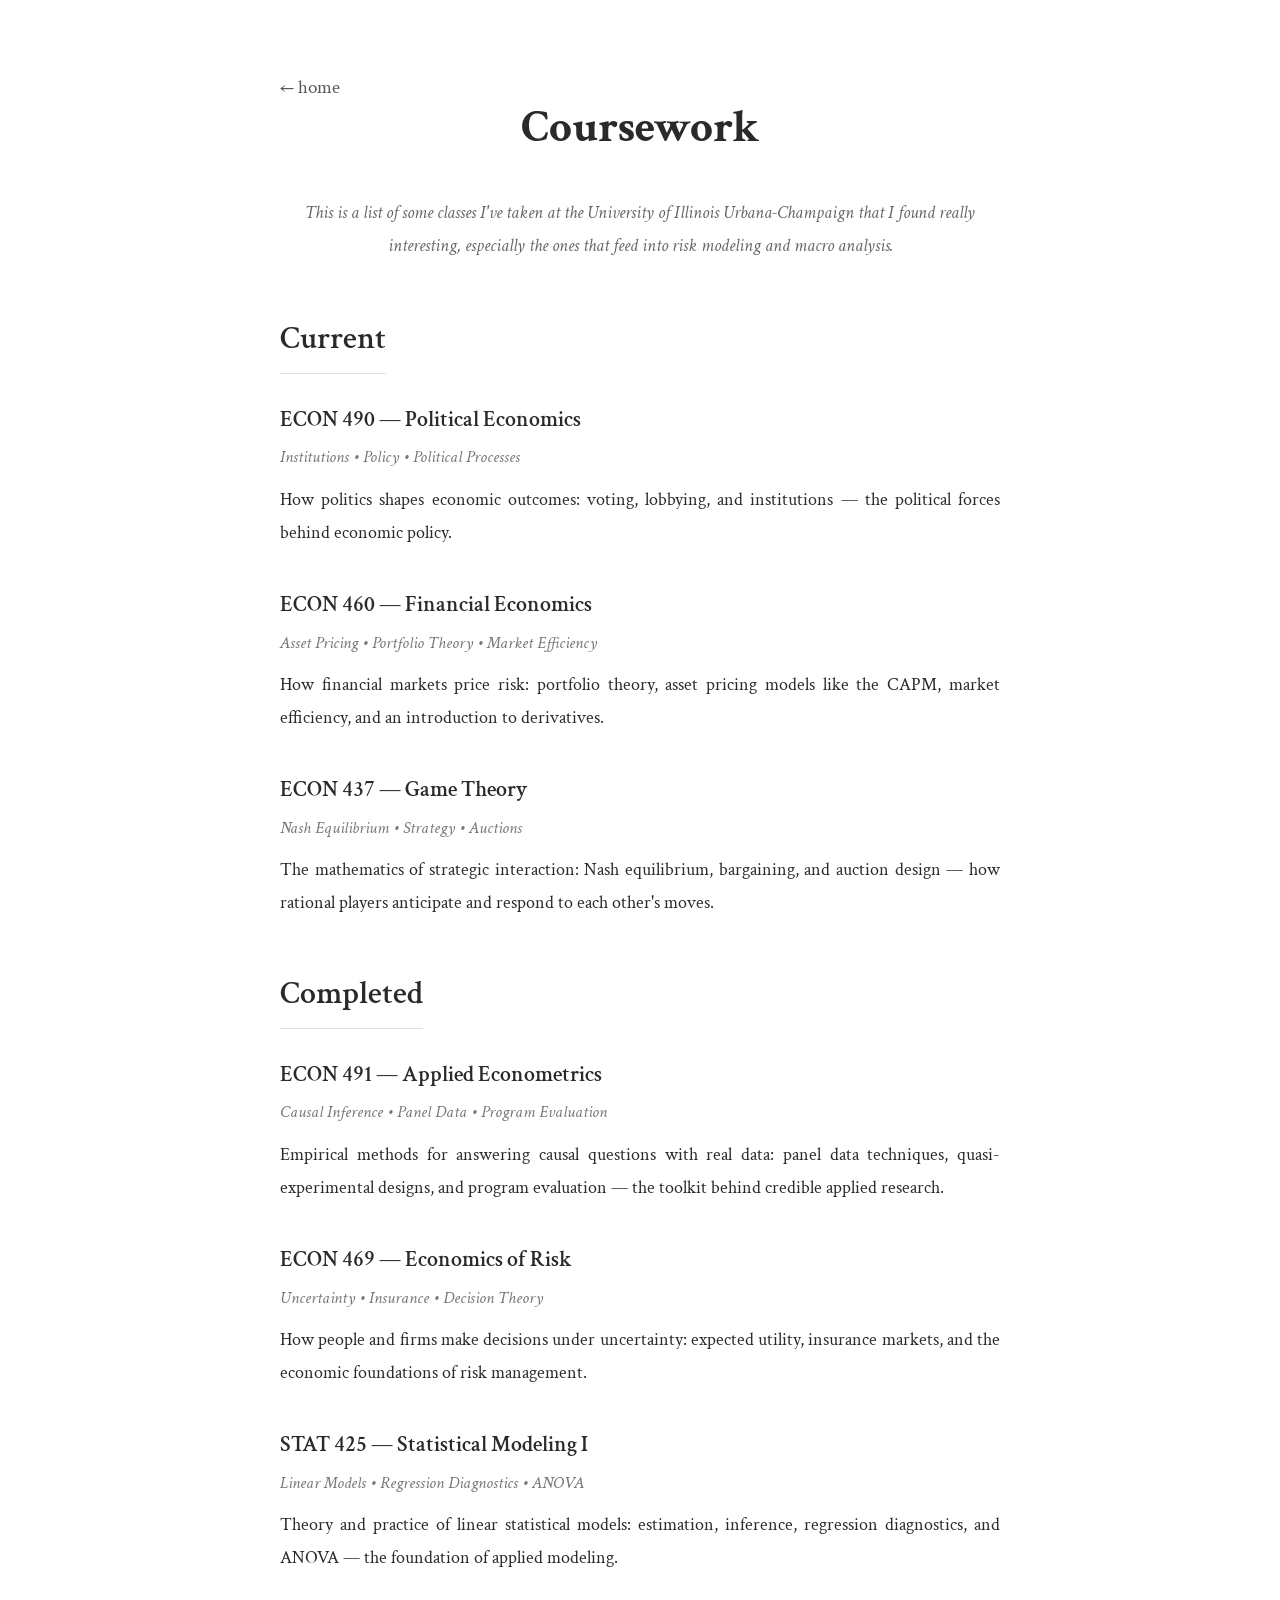
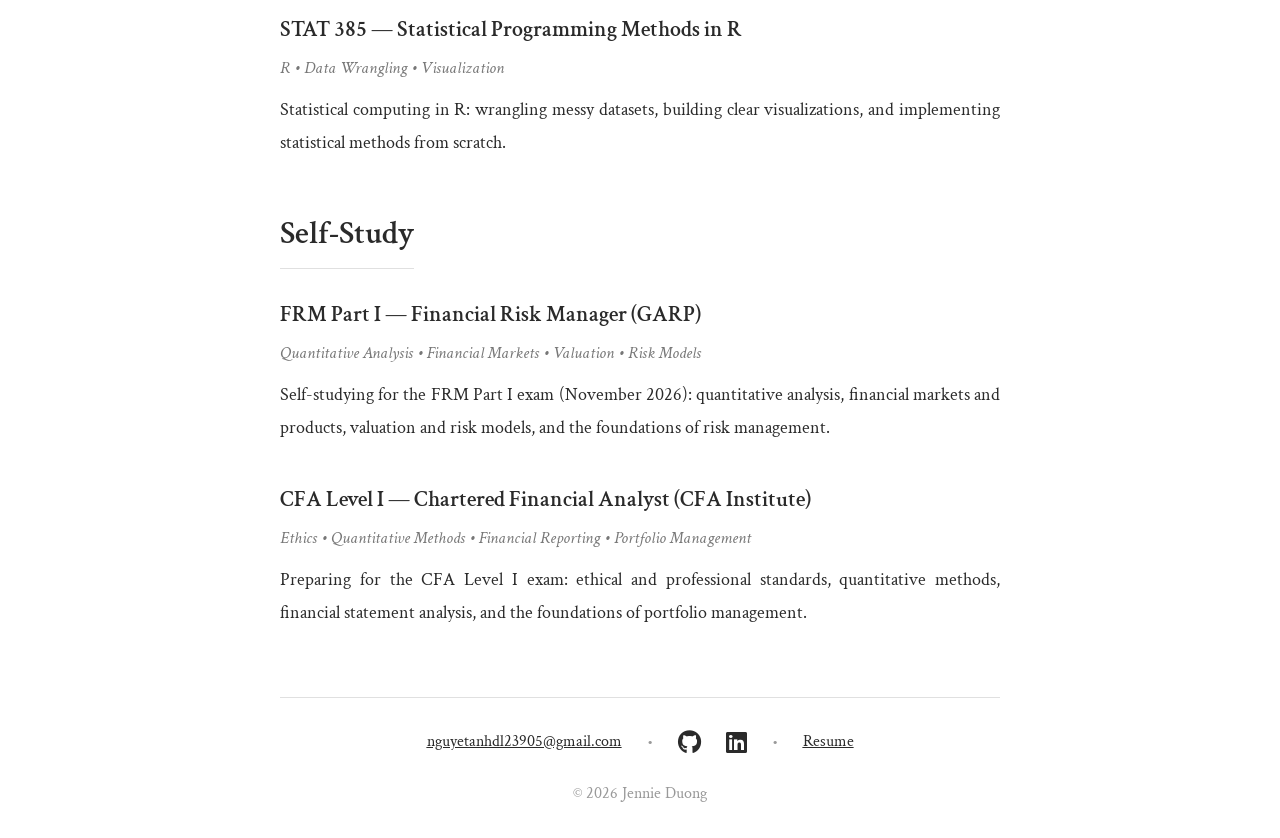
==== coursework.html @ dcbd1a94 "Add files via upload" ====
<!DOCTYPE html>
<html lang="en">
<head>
    <meta charset="UTF-8">
    <meta name="viewport" content="width=device-width, initial-scale=1.0">
    <title>Coursework &mdash; Jennie Duong</title>
    <link rel="icon" type="image/png" href="assets/images/favicon.png">
    <link rel="preconnect" href="https://fonts.googleapis.com">
    <link rel="preconnect" href="https://fonts.gstatic.com" crossorigin>
    <link href="https://fonts.googleapis.com/css2?family=Crimson+Text:ital,wght@0,400;0,600;0,700;1,400&display=swap" rel="stylesheet">
    <link rel="stylesheet" href="https://cdnjs.cloudflare.com/ajax/libs/font-awesome/6.5.0/css/all.min.css">
    <link rel="stylesheet" href="assets/css/style.css">
</head>
<body>
<div class="container">
    <header class="page-header">
        <a href="index.html" class="back-link">&larr; home</a>
        <h2 class="page-title">Coursework</h2>
    </header>

    <main>

            <p class="intro">This is a list of some classes I've taken at the University of Illinois Urbana-Champaign that I found really interesting, especially the ones that feed into risk modeling and macro analysis.</p>

            <h3 class="section-head">Current</h3>

            <div class="course">
                <h3>ECON 490 &mdash; Political Economics</h3>
                <p class="keywords">Institutions &bull; Policy &bull; Political Processes</p>
                <p>How politics shapes economic outcomes: voting, lobbying, and institutions &mdash; the political forces behind economic policy.</p>
            </div>

            <div class="course">
                <h3>ECON 460 &mdash; Financial Economics</h3>
                <p class="keywords">Asset Pricing &bull; Portfolio Theory &bull; Market Efficiency</p>
                <p>How financial markets price risk: portfolio theory, asset pricing models like the CAPM, market efficiency, and an introduction to derivatives.</p>
            </div>

            <div class="course">
                <h3>ECON 437 &mdash; Game Theory</h3>
                <p class="keywords">Nash Equilibrium &bull; Strategy &bull; Auctions</p>
                <p>The mathematics of strategic interaction: Nash equilibrium, bargaining, and auction design &mdash; how rational players anticipate and respond to each other's moves.</p>
            </div>

            <h3 class="section-head">Completed</h3>

            <div class="course">
                <h3>ECON 491 &mdash; Applied Econometrics</h3>
                <p class="keywords">Causal Inference &bull; Panel Data &bull; Program Evaluation</p>
                <p>Empirical methods for answering causal questions with real data: panel data techniques, quasi-experimental designs, and program evaluation &mdash; the toolkit behind credible applied research.</p>
            </div>

            <div class="course">
                <h3>ECON 469 &mdash; Economics of Risk</h3>
                <p class="keywords">Uncertainty &bull; Insurance &bull; Decision Theory</p>
                <p>How people and firms make decisions under uncertainty: expected utility, insurance markets, and the economic foundations of risk management.</p>
            </div>

            <div class="course">
                <h3>STAT 425 &mdash; Statistical Modeling I</h3>
                <p class="keywords">Linear Models &bull; Regression Diagnostics &bull; ANOVA</p>
                <p>Theory and practice of linear statistical models: estimation, inference, regression diagnostics, and ANOVA &mdash; the foundation of applied modeling.</p>
            </div>

            <div class="course">
                <h3>STAT 385 &mdash; Statistical Programming Methods in R</h3>
                <p class="keywords">R &bull; Data Wrangling &bull; Visualization</p>
                <p>Statistical computing in R: wrangling messy datasets, building clear visualizations, and implementing statistical methods from scratch.</p>
            </div>
            
            <h3 class="section-head">Self-Study</h3>

<div class="course">
    <h3>FRM Part I &mdash; Financial Risk Manager (GARP)</h3>
    <p class="keywords">Quantitative Analysis &bull; Financial Markets &bull; Valuation &bull; Risk Models</p>
    <p>Self-studying for the FRM Part I exam (November 2026): quantitative analysis, financial markets and products, valuation and risk models, and the foundations of risk management.</p>
</div>

<div class="course">
    <h3>CFA Level I &mdash; Chartered Financial Analyst (CFA Institute)</h3>
    <p class="keywords">Ethics &bull; Quantitative Methods &bull; Financial Reporting &bull; Portfolio Management</p>
    <p>Preparing for the CFA Level I exam: ethical and professional standards, quantitative methods, financial statement analysis, and the foundations of portfolio management.</p>
</div>


        </main>

        <footer>
            <div class="social-links">
                <u><a href="mailto:nguyetanhdl23905@gmail.com" aria-label="Email">nguyetanhdl23905@gmail.com</a></u>
                <p>&bull;</p>
                <a href="https://github.com/" target="_blank" aria-label="GitHub"><i class="fa-brands fa-github fa-lg"></i></a>
                <a href="https://www.linkedin.com/in/jennie-duong-36888a2b6/" target="_blank" aria-label="LinkedIn"><i class="fa-brands fa-linkedin fa-lg"></i></a>
                <p>&bull;</p>
                <u><a href="assets/files/resume.pdf" target="_blank">Resume</a></u>
            </div>
            <p>&copy; 2026 Jennie Duong</p>
        </footer>
    </div>
</body>
</html>
---- assets/css/style.css ----
/* Personal site stylesheet — plain HTML/CSS in the style of hrishid15.github.io
   Serif (Crimson Text), centered 800px column, minimal black-on-white. */

* {
    margin: 0;
    padding: 0;
    box-sizing: border-box;
}

body {
    font-family: 'Crimson Text', Georgia, 'Times New Roman', serif;
    background-color: #ffffff;
    color: #2a2a2a;
    line-height: 1.7;
}

.container {
    max-width: 800px;
    margin: 0 auto;
    padding: 0 40px;
}

/* Header */
header {
    display: flex;
    justify-content: space-between;
    align-items: center;
    padding: 60px 0 0 0;
    gap: 40px;
}

.header-text {
    text-align: left;
    flex: 1;
}

.header-text h1 a {
    color: inherit;
    text-decoration: none;
}

h1 {
    font-size: 3rem;
    font-weight: 400;
    letter-spacing: -1px;
    margin-bottom: 5px;
}

.subtitle {
    font-size: 1.2rem;
    color: #666;
    font-style: italic;
}

.header-image {
    flex-shrink: 0;
}

.header-image img {
    width: 150px;
    height: 150px;
    border-radius: 50%;
    object-fit: cover;
    border: 3px solid #e0e0e0;
}

/* Inner page header (Career, Projects, Coursework, Blog) */
.page-header {
    display: flex;
    align-items: center;
    justify-content: center;
    position: relative;
    padding: 90px 0 10px;
    margin-bottom: 20px;
}

.back-link {
    position: absolute;
    left: 0;
    top: 50%;
    transform: translateY(-50%);
    color: #555;
    font-size: 1.2rem;
    text-decoration: none;
}

.back-link::after {
    content: '';
    position: absolute;
    width: 0;
    height: 2px;
    bottom: -5px;
    left: 0;
    background-color: #1a1a1a;
    transition: width 0.3s ease;
}

.back-link:hover {
    color: #1a1a1a;
}

.back-link:hover::after {
    width: 100%;
}

.page-title {
    font-size: 2.8rem;
    font-weight: 700;
    margin: 0;
    text-align: center;
}

/* Navigation */
nav {
    border-top: 1px solid #e0e0e0;
    border-bottom: 1px solid #e0e0e0;
    padding: 20px 0;
    margin: 40px 0;
}

nav ul {
    list-style: none;
    display: flex;
    justify-content: center;
    gap: 50px;
}

nav a {
    color: #2a2a2a;
    text-decoration: none;
    font-size: 1.1rem;
    position: relative;
    transition: color 0.3s ease;
}

nav a:hover {
    color: #999;
}

nav a.active {
    color: #2a2a2a;
    font-weight: 600;
}

nav a::after {
    content: '';
    position: absolute;
    width: 0;
    height: 2px;
    bottom: -5px;
    left: 0;
    background-color: #2a2a2a;
    transition: width 0.3s ease;
}

nav a:hover::after,
nav a.active::after {
    width: 100%;
}

/* Main content */
main {
    padding: 0 0 30px 0;
}

main h2 {
    font-size: 2rem;
    font-weight: 600;
    margin-bottom: 30px;
    text-align: center;
}

main p {
    font-size: 1.15rem;
    line-height: 1.8;
    margin-bottom: 20px;
    text-align: justify;
}

main a {
    color: inherit;
    text-decoration: none;
    transition: text-decoration 0.2s ease;
}

main a:hover,
main a:focus {
    text-decoration: underline;
}

.intro {
    text-align: center;
    color: #666;
    font-style: italic;
    margin-bottom: 40px;
}

/* Career entries */
.job {
    margin-bottom: 40px;
}

.job-head {
    display: flex;
    justify-content: space-between;
    align-items: baseline;
    flex-wrap: wrap;
    gap: 4px 16px;
}

.job h3 {
    font-size: 1.4rem;
    font-weight: 600;
}

.job .dates {
    color: #666;
    font-style: italic;
    font-size: 1.05rem;
    white-space: nowrap;
}

.job .role {
    color: #555;
    font-size: 1.1rem;
    font-style: italic;
    margin-bottom: 10px;
}

ul.bullets {
    margin: 0 0 0 24px;
    font-size: 1.1rem;
    line-height: 1.7;
}

ul.bullets li {
    margin-bottom: 8px;
    text-align: left;
}

/* Project entries */
.project {
    margin-bottom: 40px;
}

.project h3 {
    font-size: 1.4rem;
    font-weight: 600;
}

.project .meta {
    color: #666;
    font-style: italic;
    font-size: 1.05rem;
    margin-bottom: 10px;
}

.project p {
    margin-bottom: 12px;
}

.tag {
    display: inline-block;
    font-size: 0.95rem;
    border: 1px solid #e0e0e0;
    border-radius: 20px;
    padding: 1px 12px;
    color: #666;
    margin: 0 6px 6px 0;
}

.in-progress {
    color: #666;
    font-style: italic;
    font-size: 1.05rem;
}

/* Coursework */
.course {
    margin-bottom: 38px;
}

.course h3 {
    font-size: 1.35rem;
    font-weight: 600;
    margin-bottom: 4px;
}

.course .keywords {
    color: #777;
    font-style: italic;
    font-size: 1.05rem;
    margin-bottom: 10px;
}

.course p {
    margin-bottom: 0;
}

.section-head {
    display: inline-block;
    font-size: 2rem;
    font-weight: 600;
    margin: 10px 0 28px;
    padding-bottom: 6px;
    border-bottom: 1px solid #e0e0e0;
}

/* Blog */
.post {
    margin-bottom: 36px;
}

.post h3 {
    font-size: 1.4rem;
    font-weight: 600;
}

.post .date {
    color: #999;
    font-style: italic;
    font-size: 1.05rem;
    margin-bottom: 10px;
}

/* Footer */
footer {
    text-align: center;
    padding: 30px 0;
    border-top: 1px solid #e0e0e0;
    color: #999;
    font-size: 1rem;
}

.social-links {
    display: flex;
    justify-content: center;
    align-items: center;
    gap: 25px;
    margin-bottom: 25px;
    flex-wrap: wrap;
}

.social-links a {
    color: #2a2a2a;
    text-decoration: none;
    transition: color 0.3s ease;
    display: flex;
    align-items: center;
    justify-content: center;
}

.social-links a:hover {
    color: #666;
}

.social-links i {
    font-size: 1.5rem;
}

.social-links a:hover i {
    color: #555;
}

.social-links u a {
    text-decoration: underline;
}

/* Responsive */
@media (max-width: 768px) {
    .page-header {
        display: block;
        text-align: center;
        padding-top: 30px;
    }

    .back-link {
        position: relative;
        display: inline-block;
        transform: none;
        margin-bottom: 12px;
    }

    .page-title {
        font-size: 2.2rem;
    }

    header {
        flex-direction: column;
        text-align: center;
    }

    .header-text {
        text-align: center;
    }

    .header-image img {
        width: 150px;
        height: 150px;
    }

    h1 {
        font-size: 2.8rem;
    }

    .subtitle {
        font-size: 1.2rem;
    }

    nav ul {
        flex-wrap: wrap;
        gap: 25px;
    }

    nav a {
        font-size: 1.1rem;
    }

    main h2 {
        font-size: 2rem;
    }

    main p {
        font-size: 1.1rem;
        text-align: left;
    }

    .job-head {
        flex-direction: column;
        align-items: flex-start;
    }
}
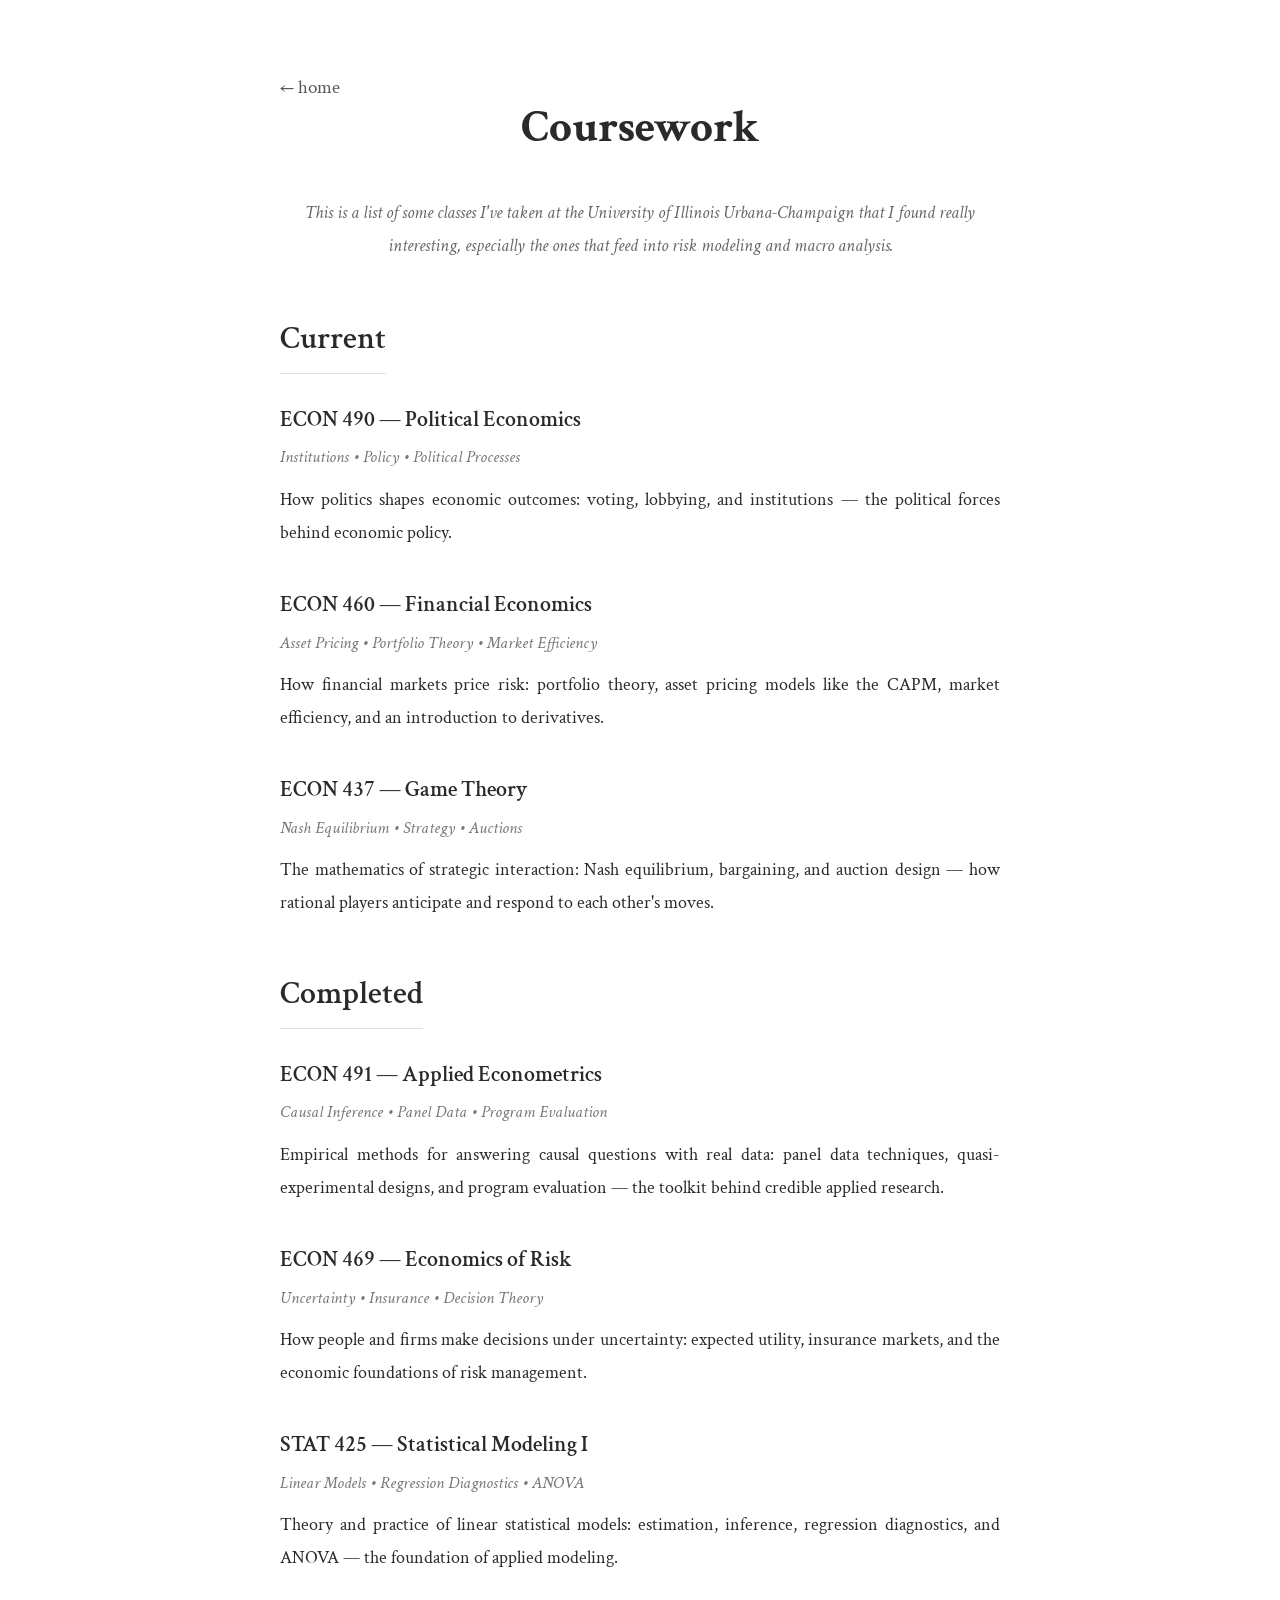
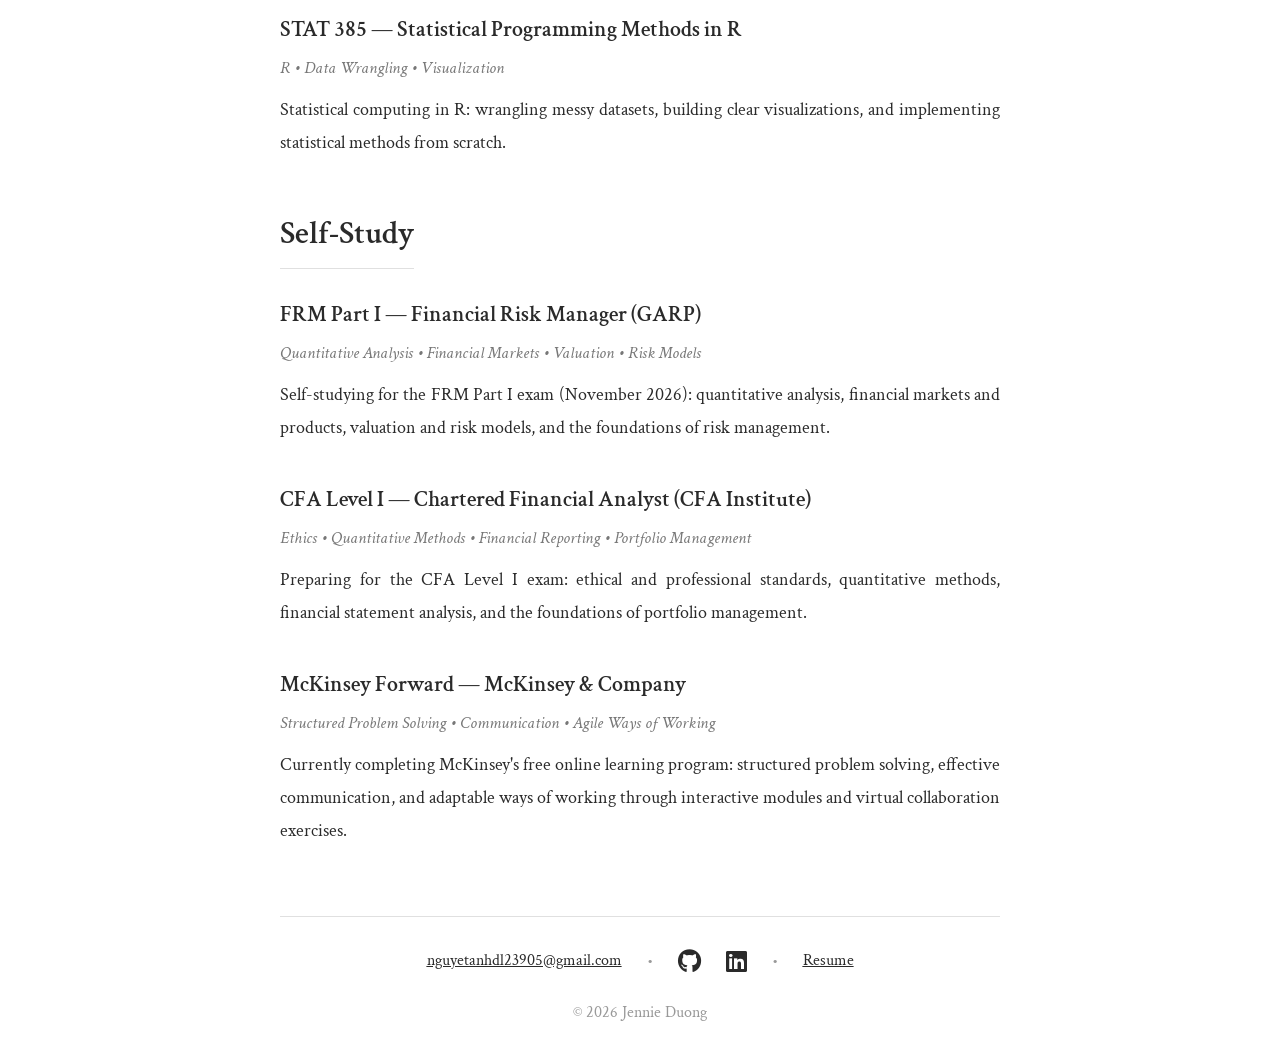
==== commit 579aad2a: "Add files via upload" ====
--- a/coursework.html
+++ b/coursework.html
@@ -82,6 +82,12 @@
     <p>Preparing for the CFA Level I exam: ethical and professional standards, quantitative methods, financial statement analysis, and the foundations of portfolio management.</p>
 </div>
 
+<div class="course">
+    <h3>McKinsey Forward &mdash; McKinsey &amp; Company</h3>
+    <p class="keywords">Structured Problem Solving &bull; Communication &bull; Agile Ways of Working</p>
+    <p>Currently completing McKinsey's free online learning program: structured problem solving, effective communication, and adaptable ways of working through interactive modules and virtual collaboration exercises.</p>
+</div>
+
 
         </main>
 
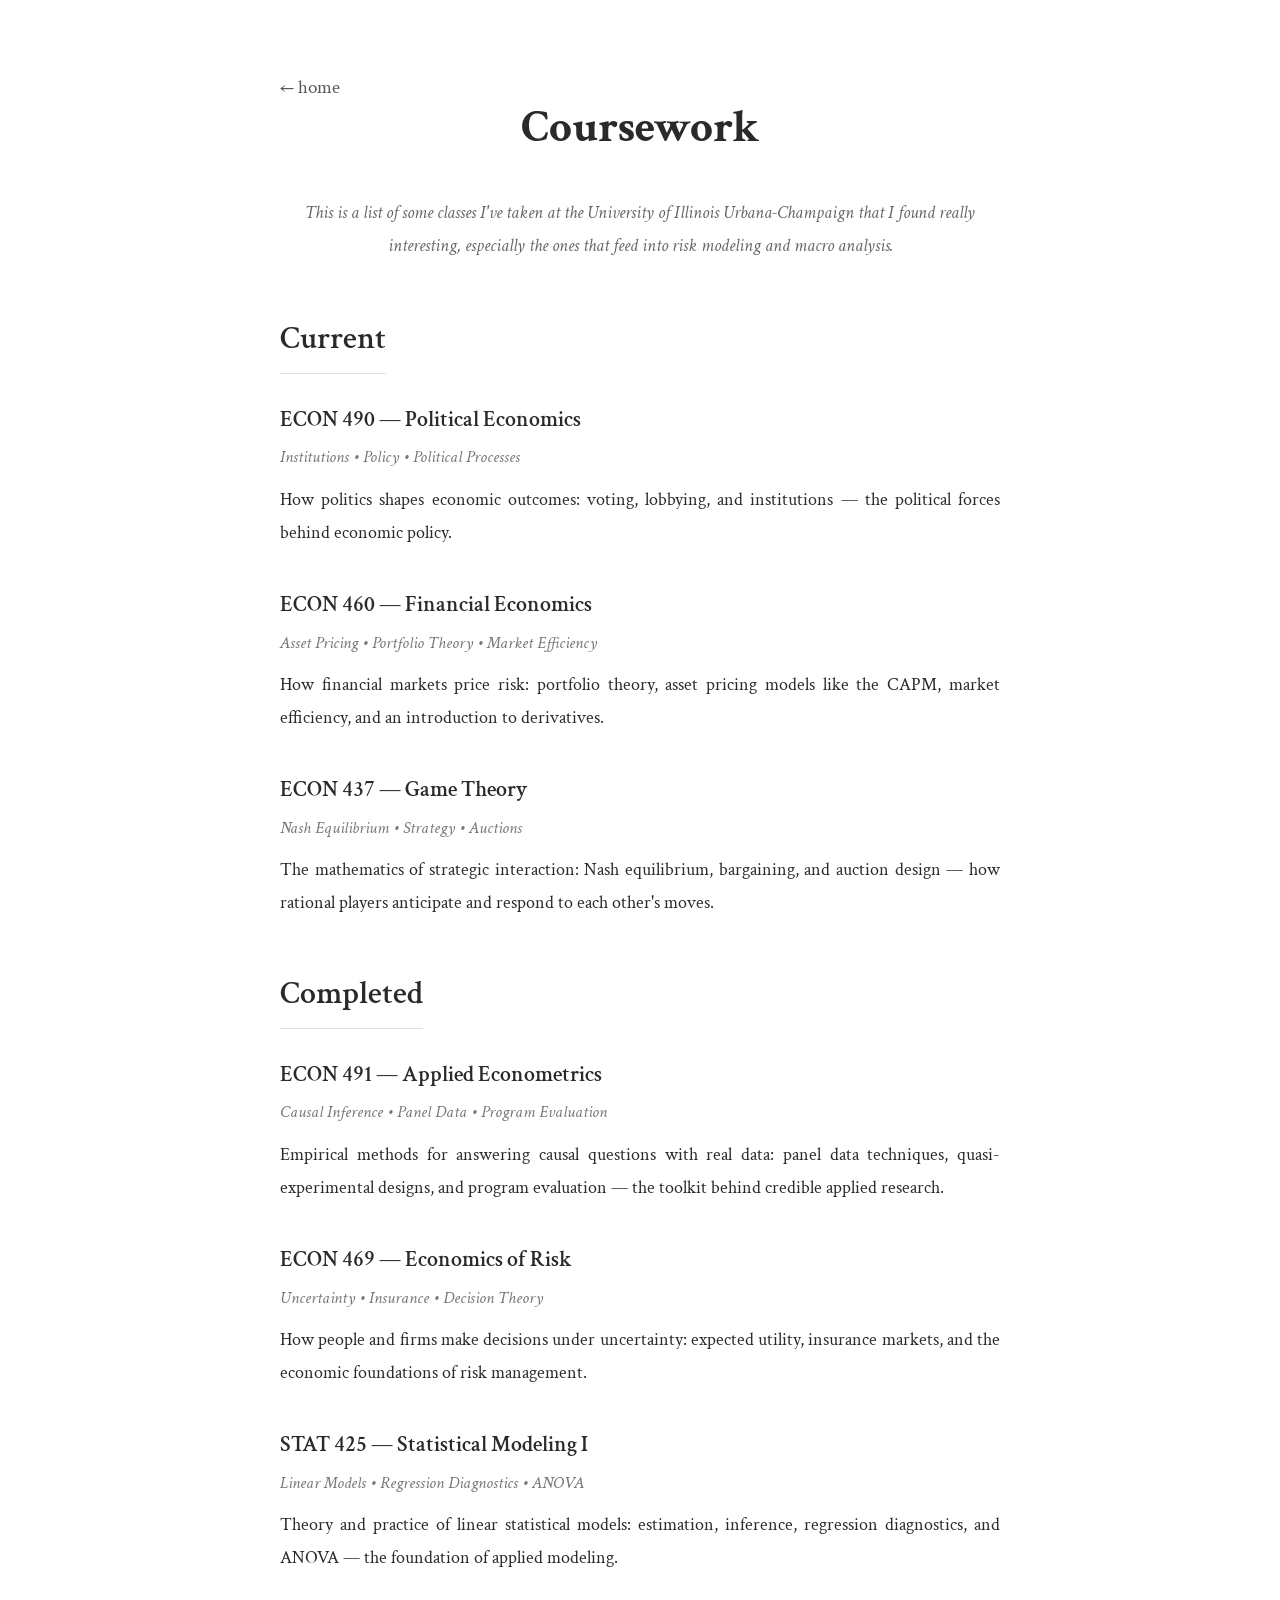
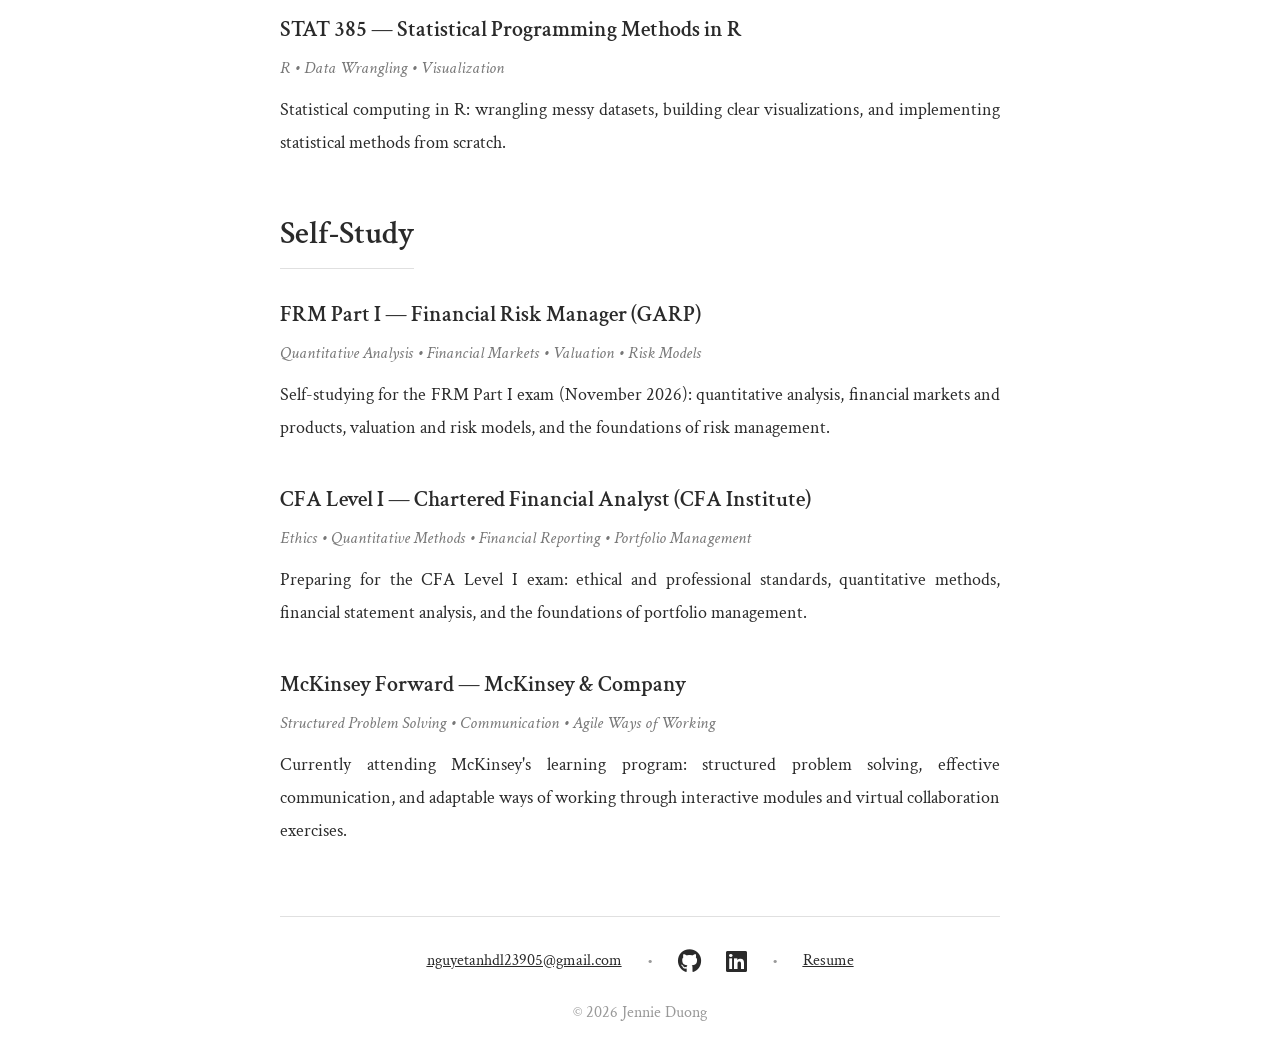
==== commit eebd96d9: "Add files via upload" ====
--- a/coursework.html
+++ b/coursework.html
@@ -85,7 +85,7 @@
 <div class="course">
     <h3>McKinsey Forward &mdash; McKinsey &amp; Company</h3>
     <p class="keywords">Structured Problem Solving &bull; Communication &bull; Agile Ways of Working</p>
-    <p>Currently completing McKinsey's free online learning program: structured problem solving, effective communication, and adaptable ways of working through interactive modules and virtual collaboration exercises.</p>
+    <p>Currently attending McKinsey's learning program: structured problem solving, effective communication, and adaptable ways of working through interactive modules and virtual collaboration exercises.</p>
 </div>
 
 
